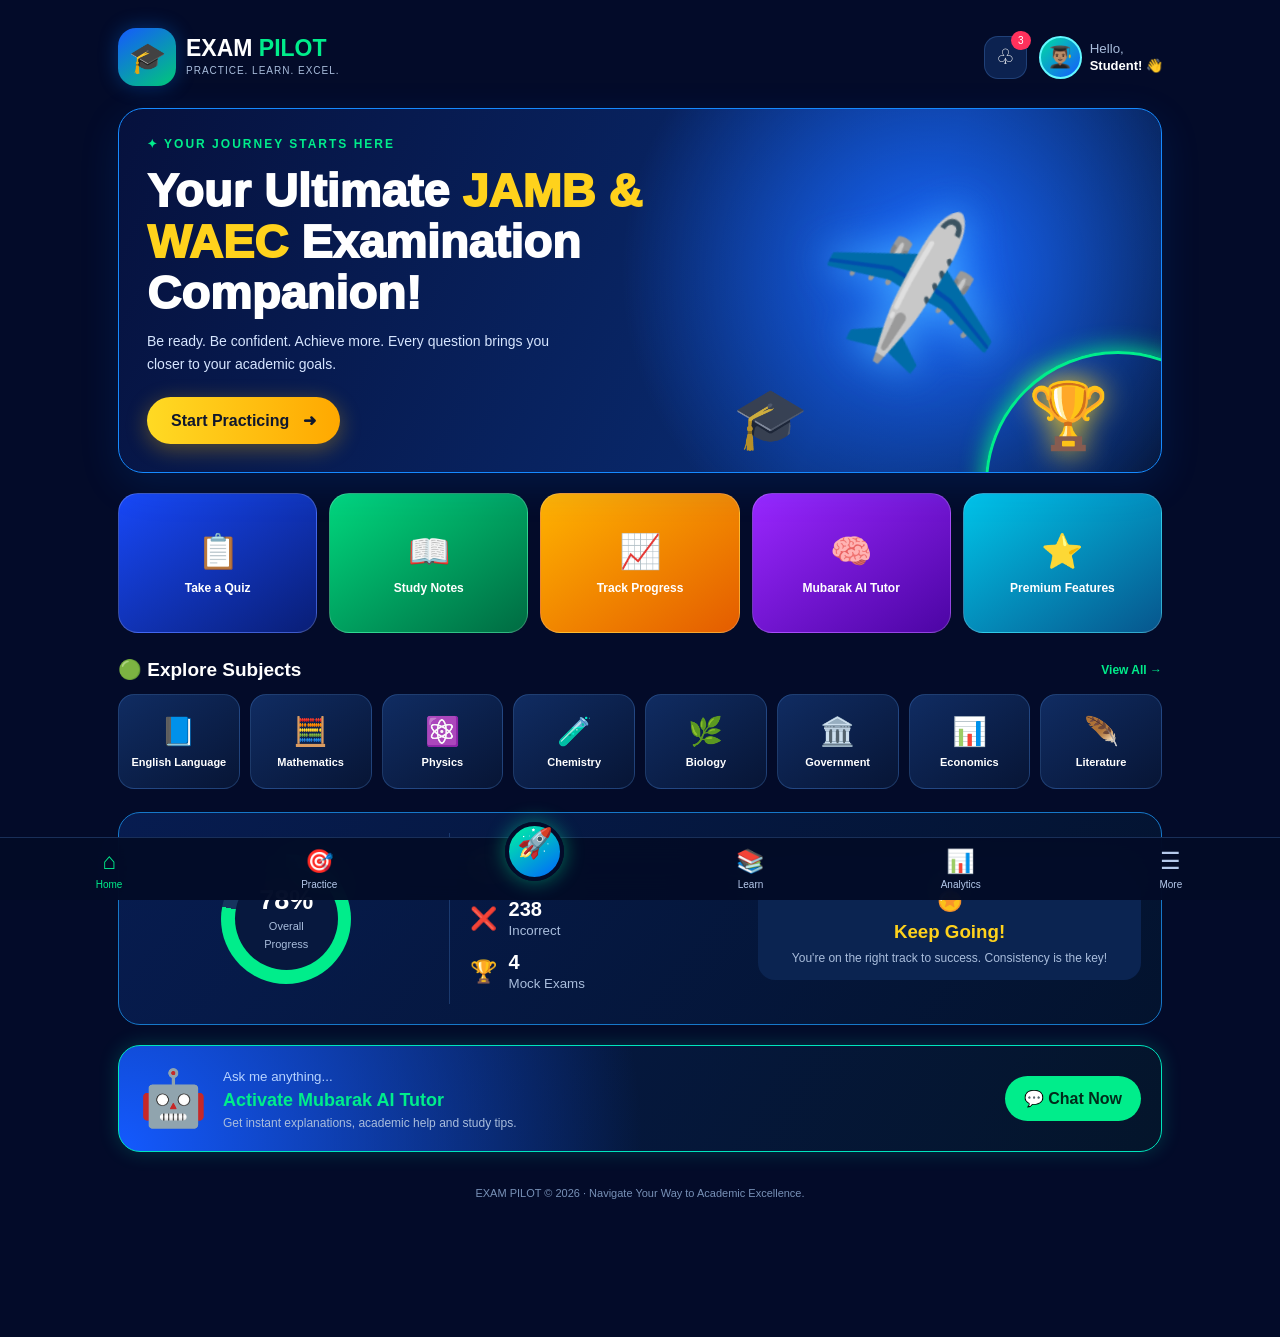
==== index.html @ 9f9f344e "Create index.html" ====
<!DOCTYPE html>
<html lang="en">
<head>
<meta charset="UTF-8">
<meta name="viewport" content="width=device-width, initial-scale=1.0">
<meta name="theme-color" content="#030b29">
<title>Exam Pilot | Practice. Learn. Excel.</title>

<style>
:root {
  --bg: #030b29;
  --panel: #08183d;
  --panel2: #0c2250;
  --green: #00ed8b;
  --blue: #1265ff;
  --gold: #ffd21c;
  --white: #ffffff;
  --muted: #a9bddc;
  --border: rgba(100,170,255,.23);
}

* {
  margin: 0;
  padding: 0;
  box-sizing: border-box;
}

body {
  background: var(--bg);
  color: var(--white);
  font-family: Inter, "Segoe UI", Arial, sans-serif;
  min-height: 100vh;
  padding-bottom: 100px;
}

button {
  font: inherit;
  cursor: pointer;
  border: none;
}

button:focus-visible {
  outline: 2px solid var(--gold);
  outline-offset: 3px;
}

.app {
  max-width: 1100px;
  margin: auto;
  padding: 18px;
}

/* HEADER */

.header {
  display: flex;
  align-items: center;
  justify-content: space-between;
  gap: 12px;
  margin-bottom: 22px;
}

.brand {
  display: flex;
  align-items: center;
  gap: 10px;
}

.logo {
  width: 58px;
  height: 58px;
  border-radius: 18px;
  background: linear-gradient(145deg,#1559ff,#00c978);
  display: grid;
  place-items: center;
  font-size: 30px;
  box-shadow: 0 0 20px #087aff55;
}

.brand h1 {
  font-size: 23px;
  font-weight: 900;
  line-height: 1;
}

.brand h1 span {
  color: var(--green);
}

.brand small {
  color: var(--muted);
  font-size: 10px;
  letter-spacing: 1px;
}

.header-right {
  display: flex;
  align-items: center;
  gap: 12px;
}

.notification {
  position: relative;
  background: var(--panel2);
  border: 1px solid var(--border);
  color: white;
  width: 43px;
  height: 43px;
  border-radius: 14px;
  font-size: 21px;
}

.notification::after {
  content: "3";
  position: absolute;
  top: -6px;
  right: -5px;
  background: #ff315c;
  font-size: 10px;
  border-radius: 50%;
  padding: 4px 7px;
}

.profile {
  display: flex;
  align-items: center;
  gap: 8px;
}

.avatar {
  width: 43px;
  height: 43px;
  border-radius: 50%;
  display: grid;
  place-items: center;
  background: linear-gradient(135deg,#00dca2,#1559ff);
  border: 2px solid #62f8ff;
  font-size: 21px;
}

.profile small {
  display: block;
  color: var(--muted);
}

.profile strong {
  font-size: 13px;
}

/* HERO */

.hero {
  position: relative;
  min-height: 320px;
  border: 1px solid #168aff;
  border-radius: 25px;
  overflow: hidden;
  padding: 28px;
  background:
    radial-gradient(circle at 78% 45%,#1768ff 0%,transparent 37%),
    linear-gradient(115deg,#06113d,#092b70 70%,#051638);
  box-shadow: 0 12px 40px #006eff22;
  display: flex;
  align-items: center;
  margin-bottom: 20px;
}

.hero::after {
  content: "";
  position: absolute;
  width: 260px;
  height: 260px;
  right: -90px;
  bottom: -145px;
  border: 3px solid var(--green);
  border-radius: 50%;
  box-shadow: 0 0 25px var(--green);
}

.hero-content {
  position: relative;
  z-index: 2;
  max-width: 550px;
}

.hero-label {
  color: var(--green);
  font-weight: 800;
  font-size: 12px;
  letter-spacing: 2px;
  margin-bottom: 15px;
}

.hero h2 {
  font-size: clamp(29px,5vw,47px);
  line-height: 1.08;
  font-weight: 950;
  margin-bottom: 12px;
}

.hero h2 span {
  color: var(--gold);
}

.hero p {
  color: #d6e5ff;
  font-size: 14px;
  line-height: 1.6;
  max-width: 420px;
}

.hero-art {
  position: absolute;
  right: 5%;
  top: 10%;
  height: 85%;
  width: 38%;
  display: grid;
  place-items: center;
}

.aircraft {
  font-size: clamp(65px,12vw,130px);
  transform: rotate(-15deg);
  filter: drop-shadow(0 0 20px #42aaff);
  animation: fly 4s ease-in-out infinite;
}

@keyframes fly {
  0%,100% {transform: translateY(0) rotate(-15deg)}
  50% {transform: translateY(-13px) rotate(-10deg)}
}

.trophy {
  position: absolute;
  right: 0;
  bottom: 0;
  font-size: 65px;
  filter: drop-shadow(0 0 15px #ffd21c);
}

.hero-student {
  position: absolute;
  bottom: 0;
  left: 5%;
  font-size: 60px;
  opacity: .8;
}

.primary-btn {
  margin-top: 22px;
  background: linear-gradient(90deg,#ffda24,#ffa800);
  color: #10172d;
  padding: 14px 24px;
  border-radius: 30px;
  font-weight: 900;
  box-shadow: 0 5px 22px #ffbc0055;
  transition: .2s;
}

.primary-btn:hover {
  transform: translateY(-3px);
}

/* QUICK ACCESS */

.quick-grid {
  display: grid;
  grid-template-columns: repeat(5,minmax(0,1fr));
  gap: 12px;
  margin-bottom: 25px;
}

.quick-card {
  min-height: 120px;
  border-radius: 20px;
  border: 1px solid #ffffff30;
  color: white;
  padding: 16px 8px;
  display: flex;
  flex-direction: column;
  align-items: center;
  justify-content: center;
  gap: 10px;
  transition: .25s;
  background: linear-gradient(145deg,#1848f7,#091e76);
}

.quick-card:nth-child(2) {
  background: linear-gradient(145deg,#00d77d,#006b42);
}

.quick-card:nth-child(3) {
  background: linear-gradient(145deg,#ffb300,#e45c00);
}

.quick-card:nth-child(4) {
  background: linear-gradient(145deg,#9a27ff,#4c05a4);
}

.quick-card:nth-child(5) {
  background: linear-gradient(145deg,#00c5e9,#07568d);
}

.quick-card:hover {
  transform: translateY(-5px);
  filter: brightness(1.15);
}

.quick-icon {
  font-size: 34px;
}

.quick-card strong {
  font-size: 12px;
  text-align: center;
}

/* SECTION HEADERS */

.section {
  margin-bottom: 23px;
}

.section-heading {
  display: flex;
  align-items: center;
  justify-content: space-between;
  margin-bottom: 13px;
}

.section-heading h3 {
  font-size: 19px;
}

.section-heading button {
  background: none;
  color: var(--green);
  font-size: 12px;
  font-weight: bold;
}

/* SUBJECTS */

.subjects {
  display: grid;
  grid-template-columns: repeat(4,minmax(0,1fr));
  gap: 10px;
}

.subject {
  border: 1px solid var(--border);
  background: linear-gradient(145deg,#102c62,#071535);
  border-radius: 16px;
  color: white;
  min-height: 95px;
  padding: 12px 5px;
  display: flex;
  flex-direction: column;
  justify-content: center;
  align-items: center;
  gap: 8px;
  transition: .2s;
}

.subject:hover {
  border-color: var(--green);
  transform: translateY(-3px);
}

.subject span {
  font-size: 28px;
}

.subject strong {
  font-size: 11px;
  text-align: center;
}

/* PERFORMANCE */

.performance {
  background: linear-gradient(130deg,#071c50,#03132e);
  border: 1px solid #1678c9;
  border-radius: 22px;
  padding: 20px;
  margin-bottom: 20px;
  display: grid;
  grid-template-columns: 1fr 1fr 1.3fr;
  gap: 15px;
  align-items: center;
}

.progress-circle {
  width: 130px;
  height: 130px;
  border-radius: 50%;
  margin: auto;
  display: grid;
  place-items: center;
  background: conic-gradient(var(--green) 0% 78%,#16345e 78% 100%);
  position: relative;
}

.progress-circle::before {
  content: "";
  position: absolute;
  width: 103px;
  height: 103px;
  background: #07183e;
  border-radius: 50%;
}

.progress-text {
  z-index: 1;
  text-align: center;
}

.progress-text strong {
  display: block;
  font-size: 27px;
}

.progress-text small {
  font-size: 11px;
  color: var(--muted);
}

.stats {
  border-left: 1px solid var(--border);
  padding-left: 20px;
}

.stat {
  display: flex;
  align-items: center;
  gap: 12px;
  margin: 12px 0;
}

.stat-icon {
  font-size: 22px;
}

.stat strong {
  display: block;
  font-size: 20px;
}

.stat small {
  color: var(--muted);
}

.motivation {
  text-align: center;
  padding: 15px;
  background: #0b2451;
  border-radius: 17px;
}

.motivation span {
  font-size: 35px;
}

.motivation h3 {
  color: var(--gold);
  margin: 8px 0;
}

.motivation p {
  color: var(--muted);
  font-size: 12px;
}

/* AI TUTOR */

.ai-banner {
  border: 1px solid #00e5bd;
  background:
    radial-gradient(circle at 0% 100%,#145aff 0%,transparent 50%),
    linear-gradient(120deg,#061a4c,#04152b);
  box-shadow: 0 0 20px #00e6c033;
  border-radius: 22px;
  padding: 20px;
  display: flex;
  align-items: center;
  justify-content: space-between;
  gap: 15px;
  margin-bottom: 25px;
}

.robot {
  font-size: 55px;
}

.ai-text {
  flex: 1;
}

.ai-text small {
  color: #b7d3ff;
}

.ai-text h3 {
  color: var(--green);
  font-size: 18px;
  margin: 5px 0;
}

.ai-text p {
  color: var(--muted);
  font-size: 12px;
}

.chat-btn {
  background: var(--green);
  color: #002b1a;
  font-weight: 900;
  border-radius: 25px;
  padding: 13px 19px;
}

/* BOTTOM NAV */

.bottom-nav {
  position: fixed;
  z-index: 10;
  bottom: 0;
  left: 0;
  width: 100%;
  background: rgba(3,12,39,.96);
  backdrop-filter: blur(18px);
  border-top: 1px solid var(--border);
  display: flex;
  justify-content: space-around;
  align-items: center;
  padding: 10px 4px max(10px,env(safe-area-inset-bottom));
}

.nav-item {
  color: #b5c9eb;
  background: none;
  display: flex;
  flex-direction: column;
  align-items: center;
  gap: 4px;
  font-size: 10px;
  min-width: 48px;
}

.nav-item span {
  font-size: 23px;
}

.nav-item.active {
  color: var(--green);
}

.rocket-nav {
  width: 59px;
  height: 59px;
  border-radius: 50%;
  background: linear-gradient(145deg,#00f5a0,#0065ff);
  font-size: 29px;
  margin-top: -35px;
  border: 4px solid var(--bg);
  box-shadow: 0 0 20px #00e99b77;
}

/* TOAST */

.toast {
  position: fixed;
  z-index: 30;
  bottom: 95px;
  left: 50%;
  transform: translate(-50%,20px);
  background: #102b52;
  border: 1px solid var(--green);
  padding: 13px 20px;
  border-radius: 12px;
  opacity: 0;
  pointer-events: none;
  transition: .3s;
  font-size: 13px;
  text-align: center;
  width: max-content;
  max-width: 90%;
}

.toast.show {
  opacity: 1;
  transform: translate(-50%,0);
}

/* RESPONSIVENESS */

@media(min-width:800px) {
  .app {padding: 28px}
  .subjects {grid-template-columns: repeat(8,minmax(0,1fr))}
  .hero {min-height: 360px}
  .quick-card {min-height: 140px}
}

@media(max-width:520px) {
  .app {padding: 12px}
  .brand h1 {font-size: 19px}
  .brand small {font-size: 9px}
  .logo {width: 48px;height: 48px}
  .profile small {display: none}
  .profile strong {font-size: 11px}
  .hero {padding: 22px 17px;min-height: 280px}
  .hero-content {max-width: 75%}
  .hero p {font-size: 12px}
  .hero-art {right: -3%;width: 35%;opacity: .7}
  .aircraft {font-size: 65px}
  .trophy {font-size: 45px}
  .hero-student {font-size: 42px}
  .quick-grid {grid-template-columns: repeat(5,minmax(0,1fr));gap: 6px}
  .quick-card {min-height: 100px;padding: 8px 3px;border-radius: 14px}
  .quick-icon {font-size: 25px}
  .quick-card strong {font-size: 9px}
  .subjects {grid-template-columns: repeat(4,minmax(0,1fr));gap: 7px}
  .subject {min-height: 85px}
  .subject span {font-size: 23px}
  .subject strong {font-size: 9px}
  .performance {grid-template-columns: 1fr 1fr;padding: 13px}
  .progress-circle {width: 110px;height: 110px}
  .progress-circle::before {width: 88px;height: 88px}
  .stats {padding-left: 12px}
  .motivation {grid-column: 1/-1}
  .ai-banner {padding: 13px;gap: 8px}
  .robot {font-size: 38px}
  .ai-text h3 {font-size: 14px}
  .ai-text p {font-size: 10px}
  .chat-btn {padding: 10px;font-size: 11px}
}

@media(max-width:350px) {
  .quick-card strong {font-size: 8px}
  .profile {display:none}
  .hero-content {max-width: 85%}
}
</style>
</head>

<body>

<div class="app">

  <!-- HEADER -->
  <header class="header">
    <div class="brand">
      <div class="logo">🎓</div>
      <div>
        <h1>EXAM <span>PILOT</span></h1>
        <small>PRACTICE. LEARN. EXCEL.</small>
      </div>
    </div>

    <div class="header-right">
      <button class="notification" onclick="notify('You have 3 notifications')">♧</button>
      <div class="profile">
        <div class="avatar">👨🏽‍🎓</div>
        <div>
          <small>Hello,</small>
          <strong>Student! 👋</strong>
        </div>
      </div>
    </div>
  </header>

  <!-- HERO -->
  <section class="hero">
    <div class="hero-content">
      <div class="hero-label">✦ YOUR JOURNEY STARTS HERE</div>
      <h2>Your Ultimate <span>JAMB & WAEC</span> Examination Companion!</h2>
      <p>Be ready. Be confident. Achieve more. Every question brings you closer to your academic goals.</p>
      <button class="primary-btn" onclick="go('practice')">
        Start Practicing &nbsp; ➜
      </button>
    </div>

    <div class="hero-art">
      <div class="aircraft">✈️</div>
      <div class="trophy">🏆</div>
      <div class="hero-student">🎓</div>
    </div>
  </section>

  <!-- QUICK ACCESS -->
  <section class="quick-grid">
    <button class="quick-card" onclick="go('practice')">
      <span class="quick-icon">📋</span>
      <strong>Take a Quiz</strong>
    </button>

    <button class="quick-card" onclick="go('notes')">
      <span class="quick-icon">📖</span>
      <strong>Study Notes</strong>
    </button>

    <button class="quick-card" onclick="go('analytics')">
      <span class="quick-icon">📈</span>
      <strong>Track Progress</strong>
    </button>

    <button class="quick-card" onclick="go('tutor')">
      <span class="quick-icon">🧠</span>
      <strong>Mubarak AI Tutor</strong>
    </button>

    <button class="quick-card" onclick="go('premium')">
      <span class="quick-icon">⭐</span>
      <strong>Premium Features</strong>
    </button>
  </section>

  <!-- SUBJECTS -->
  <section class="section">
    <div class="section-heading">
      <h3>🟢 Explore Subjects</h3>
      <button onclick="go('subjects')">View All →</button>
    </div>

    <div class="subjects">
      <button class="subject" onclick="subject('English Language')">
        <span>📘</span>
        <strong>English Language</strong>
      </button>

      <button class="subject" onclick="subject('Mathematics')">
        <span>🧮</span>
        <strong>Mathematics</strong>
      </button>

      <button class="subject" onclick="subject('Physics')">
        <span>⚛️</span>
        <strong>Physics</strong>
      </button>

      <button class="subject" onclick="subject('Chemistry')">
        <span>🧪</span>
        <strong>Chemistry</strong>
      </button>

      <button class="subject" onclick="subject('Biology')">
        <span>🌿</span>
        <strong>Biology</strong>
      </button>

      <button class="subject" onclick="subject('Government')">
        <span>🏛️</span>
        <strong>Government</strong>
      </button>

      <button class="subject" onclick="subject('Economics')">
        <span>📊</span>
        <strong>Economics</strong>
      </button>

      <button class="subject" onclick="subject('Literature in English')">
        <span>🪶</span>
        <strong>Literature</strong>
      </button>
    </div>
  </section>

  <!-- PERFORMANCE -->
  <section class="performance" id="performance">
    <div class="progress-circle">
      <div class="progress-text">
        <strong id="progressValue">78%</strong>
        <small>Overall<br>Progress</small>
      </div>
    </div>

    <div class="stats">
      <div class="stat">
        <span class="stat-icon">🟢</span>
        <div>
          <strong id="correct">850</strong>
          <small>Correct</small>
        </div>
      </div>

      <div class="stat">
        <span class="stat-icon">❌</span>
        <div>
          <strong id="incorrect">238</strong>
          <small>Incorrect</small>
        </div>
      </div>

      <div class="stat">
        <span class="stat-icon">🏆</span>
        <div>
          <strong id="mock">4</strong>
          <small>Mock Exams</small>
        </div>
      </div>
    </div>

    <div class="motivation">
      <span>🏅</span>
      <h3>Keep Going!</h3>
      <p>You're on the right track to success. Consistency is the key!</p>
    </div>
  </section>

  <!-- AI TUTOR -->
  <section class="ai-banner">
    <div class="robot">🤖</div>

    <div class="ai-text">
      <small>Ask me anything...</small>
      <h3>Activate Mubarak AI Tutor</h3>
      <p>Get instant explanations, academic help and study tips.</p>
    </div>

    <button class="chat-btn" onclick="go('tutor')">
      💬 Chat Now
    </button>
  </section>

  <div style="text-align:center;color:#7891b7;font-size:11px;padding:10px">
    EXAM PILOT © 2026 · Navigate Your Way to Academic Excellence.
  </div>

</div>

<!-- BOTTOM NAVIGATION -->
<nav class="bottom-nav">

  <button class="nav-item active" onclick="go('home')">
    <span>⌂</span>Home
  </button>

  <button class="nav-item" onclick="go('practice')">
    <span>🎯</span>Practice
  </button>

  <button class="nav-item rocket-nav" onclick="go('practice')" aria-label="Start practice">
    🚀
  </button>

  <button class="nav-item" onclick="go('notes')">
    <span>📚</span>Learn
  </button>

  <button class="nav-item" onclick="go('analytics')">
    <span>📊</span>Analytics
  </button>

  <button class="nav-item" onclick="go('more')">
    <span>☰</span>More
  </button>

</nav>

<div class="toast" id="toast"></div>

<script>
/* NOTIFICATION */

let toastTimer;

function notify(message) {
  const toast = document.getElementById("toast");
  toast.textContent = message;
  toast.classList.add("show");

  clearTimeout(toastTimer);
  toastTimer = setTimeout(() => {
    toast.classList.remove("show");
  }, 2500);
}

/* NAVIGATION */

function go(page) {
  const pages = {
    home: "Home",
    practice: "Practice Centre",
    notes: "Study Notes",
    analytics: "Performance Analytics",
    tutor: "Mubarak AI Tutor",
    premium: "Premium Features",
    subjects: "All Subjects",
    more: "More Features"
  };

  if (page === "home") {
    window.scrollTo({top: 0, behavior: "smooth"});
    return;
  }

  notify(pages[page] + " selected");

  // Connect these destinations to your actual app pages.
  // Example:
  // window.location.href = "government.html";
}

/* SUBJECT SELECTION */

function subject(name) {
  notify(name + " selected. Choose your practice mode.");
  // Connect to your question database here.
}

/* SAMPLE PERFORMANCE DATA
   Replace these sample values with actual user data.
*/

function updatePerformance(data) {
  document.getElementById("progressValue").textContent =
    data.progress + "%";

  document.getElementById("correct").textContent =
    data.correct;

  document.getElementById("incorrect").textContent =
    data.incorrect;

  document.getElementById("mock").textContent =
    data.mock;

  document.querySelector(".progress-circle").style.background =
    `conic-gradient(var(--green) 0% ${data.progress}%, #16345e ${data.progress}% 100%)`;
}

// Example:
// updatePerformance({
//   progress: 85,
//   correct: 920,
//   incorrect: 160,
//   mock: 8
// });

</script>

</body>
</html>
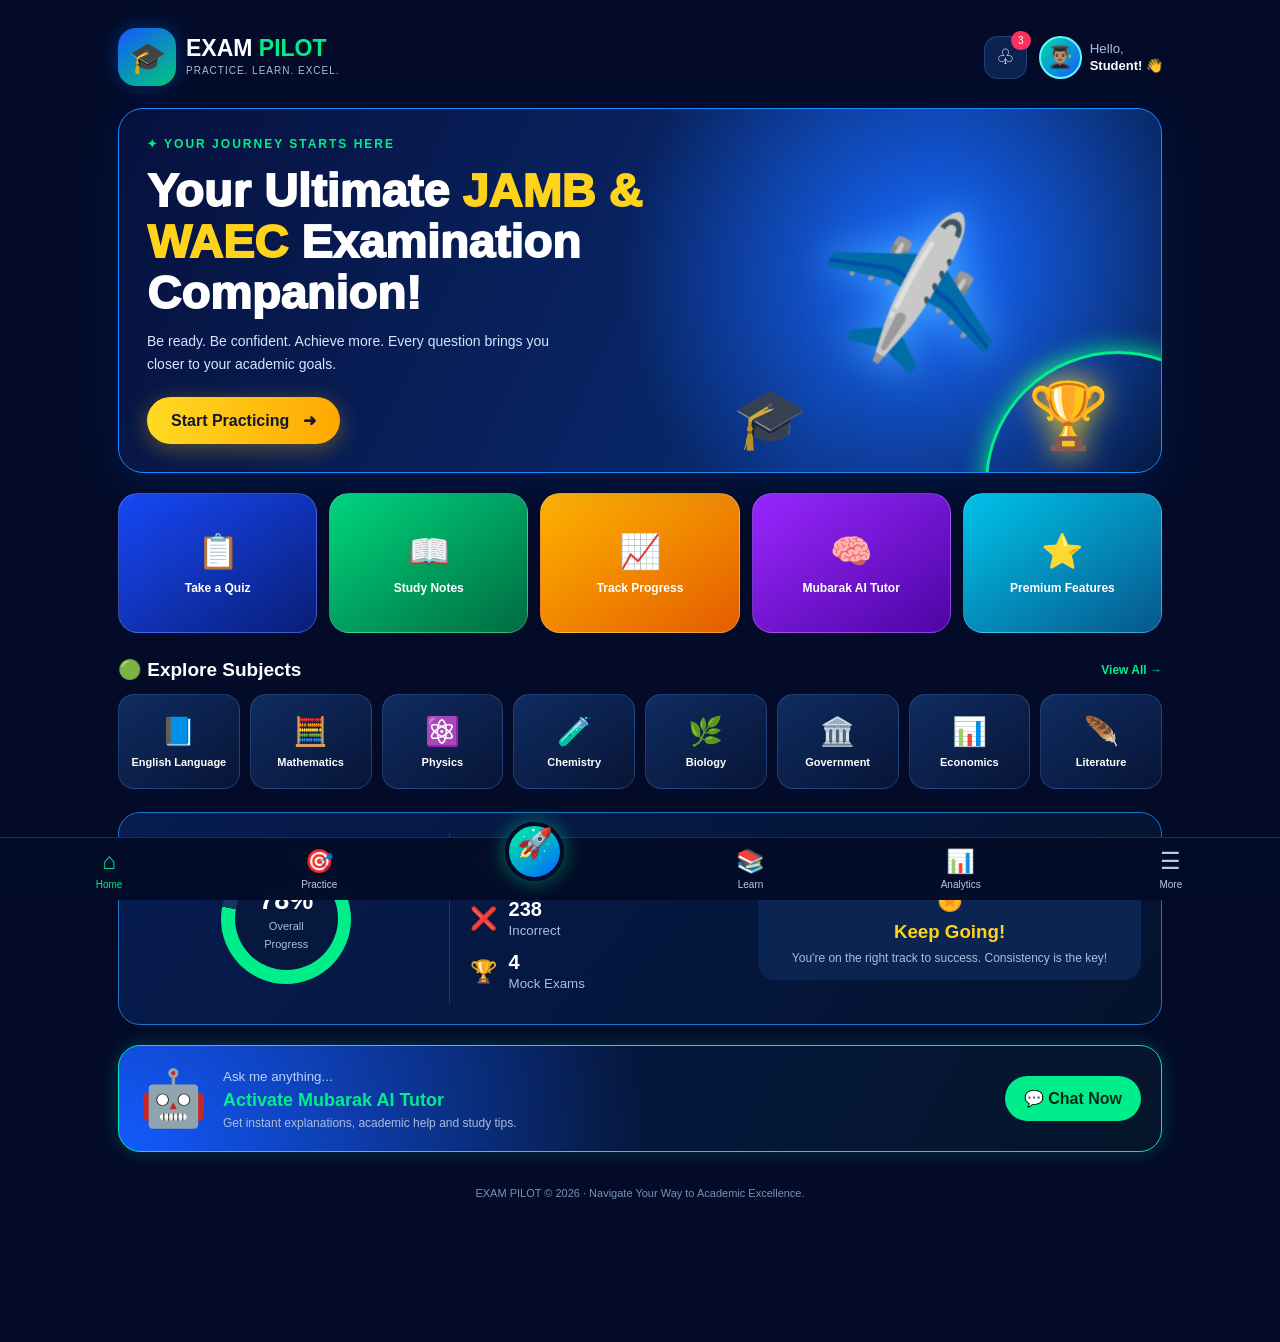
==== commit 9d994bb0: "Refactor styles and improve HTML structure Updated styles for consistency and improved readability. " ====
--- a/index.html
+++ b/index.html
@@ -5,642 +5,693 @@
 <meta charset="UTF-8">
 <meta name="viewport" content="width=device-width, initial-scale=1.0">
 <meta name="theme-color" content="#030b29">
+<meta name="description" content="Exam Pilot - Your ultimate JAMB, WAEC and NECO examination companion.">
 <title>Exam Pilot | Practice. Learn. Excel.</title>
 
 <style>
 :root {
-  --bg: #030b29;
-  --panel: #08183d;
-  --panel2: #0c2250;
-  --green: #00ed8b;
-  --blue: #1265ff;
-  --gold: #ffd21c;
-  --white: #ffffff;
-  --muted: #a9bddc;
-  --border: rgba(100,170,255,.23);
+  --bg:#030b29;
+  --panel:#08183d;
+  --panel2:#0c2250;
+  --green:#00ed8b;
+  --blue:#1265ff;
+  --gold:#ffd21c;
+  --white:#fff;
+  --muted:#a9bddc;
+  --border:rgba(100,170,255,.23);
 }
 
 * {
-  margin: 0;
-  padding: 0;
-  box-sizing: border-box;
+  margin:0;
+  padding:0;
+  box-sizing:border-box;
 }
 
 body {
-  background: var(--bg);
-  color: var(--white);
-  font-family: Inter, "Segoe UI", Arial, sans-serif;
-  min-height: 100vh;
-  padding-bottom: 100px;
+  background:var(--bg);
+  color:var(--white);
+  font-family:Inter,"Segoe UI",Arial,sans-serif;
+  min-height:100vh;
+  padding-bottom:105px;
 }
 
 button {
-  font: inherit;
-  cursor: pointer;
-  border: none;
+  font:inherit;
+  cursor:pointer;
+  border:none;
 }
 
 button:focus-visible {
-  outline: 2px solid var(--gold);
-  outline-offset: 3px;
+  outline:2px solid var(--gold);
+  outline-offset:3px;
 }
 
 .app {
-  max-width: 1100px;
-  margin: auto;
-  padding: 18px;
+  max-width:1100px;
+  margin:auto;
+  padding:18px;
 }
 
 /* HEADER */
 
 .header {
-  display: flex;
-  align-items: center;
-  justify-content: space-between;
-  gap: 12px;
-  margin-bottom: 22px;
+  display:flex;
+  align-items:center;
+  justify-content:space-between;
+  gap:12px;
+  margin-bottom:22px;
 }
 
 .brand {
-  display: flex;
-  align-items: center;
-  gap: 10px;
+  display:flex;
+  align-items:center;
+  gap:10px;
+  cursor:pointer;
 }
 
 .logo {
-  width: 58px;
-  height: 58px;
-  border-radius: 18px;
-  background: linear-gradient(145deg,#1559ff,#00c978);
-  display: grid;
-  place-items: center;
-  font-size: 30px;
-  box-shadow: 0 0 20px #087aff55;
+  width:58px;
+  height:58px;
+  border-radius:18px;
+  background:linear-gradient(145deg,#1559ff,#00c978);
+  display:grid;
+  place-items:center;
+  font-size:30px;
+  box-shadow:0 0 20px #087aff55;
 }
 
 .brand h1 {
-  font-size: 23px;
-  font-weight: 900;
-  line-height: 1;
+  font-size:23px;
+  font-weight:900;
+  line-height:1;
 }
 
 .brand h1 span {
-  color: var(--green);
+  color:var(--green);
 }
 
 .brand small {
-  color: var(--muted);
-  font-size: 10px;
-  letter-spacing: 1px;
+  color:var(--muted);
+  font-size:10px;
+  letter-spacing:1px;
 }
 
 .header-right {
-  display: flex;
-  align-items: center;
-  gap: 12px;
+  display:flex;
+  align-items:center;
+  gap:12px;
 }
 
 .notification {
-  position: relative;
-  background: var(--panel2);
-  border: 1px solid var(--border);
-  color: white;
-  width: 43px;
-  height: 43px;
-  border-radius: 14px;
-  font-size: 21px;
+  position:relative;
+  background:var(--panel2);
+  border:1px solid var(--border);
+  color:white;
+  width:43px;
+  height:43px;
+  border-radius:14px;
+  font-size:21px;
 }
 
 .notification::after {
-  content: "3";
-  position: absolute;
-  top: -6px;
-  right: -5px;
-  background: #ff315c;
-  font-size: 10px;
-  border-radius: 50%;
-  padding: 4px 7px;
+  content:"3";
+  position:absolute;
+  top:-6px;
+  right:-5px;
+  background:#ff315c;
+  font-size:10px;
+  border-radius:50%;
+  padding:4px 7px;
 }
 
 .profile {
-  display: flex;
-  align-items: center;
-  gap: 8px;
+  display:flex;
+  align-items:center;
+  gap:8px;
+  cursor:pointer;
+  background:none;
+  color:white;
+  text-align:left;
 }
 
 .avatar {
-  width: 43px;
-  height: 43px;
-  border-radius: 50%;
-  display: grid;
-  place-items: center;
-  background: linear-gradient(135deg,#00dca2,#1559ff);
-  border: 2px solid #62f8ff;
-  font-size: 21px;
+  width:43px;
+  height:43px;
+  border-radius:50%;
+  display:grid;
+  place-items:center;
+  background:linear-gradient(135deg,#00dca2,#1559ff);
+  border:2px solid #62f8ff;
+  font-size:21px;
 }
 
 .profile small {
-  display: block;
-  color: var(--muted);
+  display:block;
+  color:var(--muted);
 }
 
 .profile strong {
-  font-size: 13px;
+  font-size:13px;
 }
 
 /* HERO */
 
 .hero {
-  position: relative;
-  min-height: 320px;
-  border: 1px solid #168aff;
-  border-radius: 25px;
-  overflow: hidden;
-  padding: 28px;
+  position:relative;
+  min-height:320px;
+  border:1px solid #168aff;
+  border-radius:25px;
+  overflow:hidden;
+  padding:28px;
   background:
     radial-gradient(circle at 78% 45%,#1768ff 0%,transparent 37%),
     linear-gradient(115deg,#06113d,#092b70 70%,#051638);
-  box-shadow: 0 12px 40px #006eff22;
-  display: flex;
-  align-items: center;
-  margin-bottom: 20px;
+  box-shadow:0 12px 40px #006eff22;
+  display:flex;
+  align-items:center;
+  margin-bottom:20px;
 }
 
 .hero::after {
-  content: "";
-  position: absolute;
-  width: 260px;
-  height: 260px;
-  right: -90px;
-  bottom: -145px;
-  border: 3px solid var(--green);
-  border-radius: 50%;
-  box-shadow: 0 0 25px var(--green);
+  content:"";
+  position:absolute;
+  width:260px;
+  height:260px;
+  right:-90px;
+  bottom:-145px;
+  border:3px solid var(--green);
+  border-radius:50%;
+  box-shadow:0 0 25px var(--green);
+  pointer-events:none;
 }
 
 .hero-content {
-  position: relative;
-  z-index: 2;
-  max-width: 550px;
+  position:relative;
+  z-index:2;
+  max-width:550px;
 }
 
 .hero-label {
-  color: var(--green);
-  font-weight: 800;
-  font-size: 12px;
-  letter-spacing: 2px;
-  margin-bottom: 15px;
+  color:var(--green);
+  font-weight:800;
+  font-size:12px;
+  letter-spacing:2px;
+  margin-bottom:15px;
 }
 
 .hero h2 {
-  font-size: clamp(29px,5vw,47px);
-  line-height: 1.08;
-  font-weight: 950;
-  margin-bottom: 12px;
+  font-size:clamp(29px,5vw,47px);
+  line-height:1.08;
+  font-weight:950;
+  margin-bottom:12px;
 }
 
 .hero h2 span {
-  color: var(--gold);
+  color:var(--gold);
 }
 
 .hero p {
-  color: #d6e5ff;
-  font-size: 14px;
-  line-height: 1.6;
-  max-width: 420px;
+  color:#d6e5ff;
+  font-size:14px;
+  line-height:1.6;
+  max-width:420px;
 }
 
 .hero-art {
-  position: absolute;
-  right: 5%;
-  top: 10%;
-  height: 85%;
-  width: 38%;
-  display: grid;
-  place-items: center;
+  position:absolute;
+  right:5%;
+  top:10%;
+  height:85%;
+  width:38%;
+  display:grid;
+  place-items:center;
+  pointer-events:none;
 }
 
 .aircraft {
-  font-size: clamp(65px,12vw,130px);
-  transform: rotate(-15deg);
-  filter: drop-shadow(0 0 20px #42aaff);
-  animation: fly 4s ease-in-out infinite;
+  font-size:clamp(65px,12vw,130px);
+  transform:rotate(-15deg);
+  filter:drop-shadow(0 0 20px #42aaff);
+  animation:fly 4s ease-in-out infinite;
 }
 
 @keyframes fly {
-  0%,100% {transform: translateY(0) rotate(-15deg)}
-  50% {transform: translateY(-13px) rotate(-10deg)}
+  0%,100% {transform:translateY(0) rotate(-15deg)}
+  50% {transform:translateY(-13px) rotate(-10deg)}
 }
 
 .trophy {
-  position: absolute;
-  right: 0;
-  bottom: 0;
-  font-size: 65px;
-  filter: drop-shadow(0 0 15px #ffd21c);
+  position:absolute;
+  right:0;
+  bottom:0;
+  font-size:65px;
+  filter:drop-shadow(0 0 15px #ffd21c);
 }
 
 .hero-student {
-  position: absolute;
-  bottom: 0;
-  left: 5%;
-  font-size: 60px;
-  opacity: .8;
+  position:absolute;
+  bottom:0;
+  left:5%;
+  font-size:60px;
+  opacity:.8;
 }
 
 .primary-btn {
-  margin-top: 22px;
-  background: linear-gradient(90deg,#ffda24,#ffa800);
-  color: #10172d;
-  padding: 14px 24px;
-  border-radius: 30px;
-  font-weight: 900;
-  box-shadow: 0 5px 22px #ffbc0055;
-  transition: .2s;
+  margin-top:22px;
+  background:linear-gradient(90deg,#ffda24,#ffa800);
+  color:#10172d;
+  padding:14px 24px;
+  border-radius:30px;
+  font-weight:900;
+  box-shadow:0 5px 22px #ffbc0055;
+  transition:.2s;
 }
 
 .primary-btn:hover {
-  transform: translateY(-3px);
+  transform:translateY(-3px);
 }
 
 /* QUICK ACCESS */
 
 .quick-grid {
-  display: grid;
-  grid-template-columns: repeat(5,minmax(0,1fr));
-  gap: 12px;
-  margin-bottom: 25px;
+  display:grid;
+  grid-template-columns:repeat(5,minmax(0,1fr));
+  gap:12px;
+  margin-bottom:25px;
 }
 
 .quick-card {
-  min-height: 120px;
-  border-radius: 20px;
-  border: 1px solid #ffffff30;
-  color: white;
-  padding: 16px 8px;
-  display: flex;
-  flex-direction: column;
-  align-items: center;
-  justify-content: center;
-  gap: 10px;
-  transition: .25s;
-  background: linear-gradient(145deg,#1848f7,#091e76);
+  min-height:120px;
+  border-radius:20px;
+  border:1px solid #ffffff30;
+  color:white;
+  padding:16px 8px;
+  display:flex;
+  flex-direction:column;
+  align-items:center;
+  justify-content:center;
+  gap:10px;
+  transition:.25s;
+  background:linear-gradient(145deg,#1848f7,#091e76);
 }
 
 .quick-card:nth-child(2) {
-  background: linear-gradient(145deg,#00d77d,#006b42);
+  background:linear-gradient(145deg,#00d77d,#006b42);
 }
 
 .quick-card:nth-child(3) {
-  background: linear-gradient(145deg,#ffb300,#e45c00);
+  background:linear-gradient(145deg,#ffb300,#e45c00);
 }
 
 .quick-card:nth-child(4) {
-  background: linear-gradient(145deg,#9a27ff,#4c05a4);
+  background:linear-gradient(145deg,#9a27ff,#4c05a4);
 }
 
 .quick-card:nth-child(5) {
-  background: linear-gradient(145deg,#00c5e9,#07568d);
+  background:linear-gradient(145deg,#00c5e9,#07568d);
 }
 
 .quick-card:hover {
-  transform: translateY(-5px);
-  filter: brightness(1.15);
+  transform:translateY(-5px);
+  filter:brightness(1.15);
 }
 
 .quick-icon {
-  font-size: 34px;
+  font-size:34px;
 }
 
 .quick-card strong {
-  font-size: 12px;
-  text-align: center;
-}
-
-/* SECTION HEADERS */
+  font-size:12px;
+  text-align:center;
+}
+
+/* SECTION HEADINGS */
 
 .section {
-  margin-bottom: 23px;
+  margin-bottom:23px;
 }
 
 .section-heading {
-  display: flex;
-  align-items: center;
-  justify-content: space-between;
-  margin-bottom: 13px;
+  display:flex;
+  align-items:center;
+  justify-content:space-between;
+  margin-bottom:13px;
 }
 
 .section-heading h3 {
-  font-size: 19px;
+  font-size:19px;
 }
 
 .section-heading button {
-  background: none;
-  color: var(--green);
-  font-size: 12px;
-  font-weight: bold;
+  background:none;
+  color:var(--green);
+  font-size:12px;
+  font-weight:bold;
 }
 
 /* SUBJECTS */
 
 .subjects {
-  display: grid;
-  grid-template-columns: repeat(4,minmax(0,1fr));
-  gap: 10px;
+  display:grid;
+  grid-template-columns:repeat(4,minmax(0,1fr));
+  gap:10px;
 }
 
 .subject {
-  border: 1px solid var(--border);
-  background: linear-gradient(145deg,#102c62,#071535);
-  border-radius: 16px;
-  color: white;
-  min-height: 95px;
-  padding: 12px 5px;
-  display: flex;
-  flex-direction: column;
-  justify-content: center;
-  align-items: center;
-  gap: 8px;
-  transition: .2s;
+  border:1px solid var(--border);
+  background:linear-gradient(145deg,#102c62,#071535);
+  border-radius:16px;
+  color:white;
+  min-height:95px;
+  padding:12px 5px;
+  display:flex;
+  flex-direction:column;
+  justify-content:center;
+  align-items:center;
+  gap:8px;
+  transition:.2s;
 }
 
 .subject:hover {
-  border-color: var(--green);
-  transform: translateY(-3px);
+  border-color:var(--green);
+  transform:translateY(-3px);
 }
 
 .subject span {
-  font-size: 28px;
+  font-size:28px;
 }
 
 .subject strong {
-  font-size: 11px;
-  text-align: center;
+  font-size:11px;
+  text-align:center;
 }
 
 /* PERFORMANCE */
 
 .performance {
-  background: linear-gradient(130deg,#071c50,#03132e);
-  border: 1px solid #1678c9;
-  border-radius: 22px;
-  padding: 20px;
-  margin-bottom: 20px;
-  display: grid;
-  grid-template-columns: 1fr 1fr 1.3fr;
-  gap: 15px;
-  align-items: center;
+  background:linear-gradient(130deg,#071c50,#03132e);
+  border:1px solid #1678c9;
+  border-radius:22px;
+  padding:20px;
+  margin-bottom:20px;
+  display:grid;
+  grid-template-columns:1fr 1fr 1.3fr;
+  gap:15px;
+  align-items:center;
 }
 
 .progress-circle {
-  width: 130px;
-  height: 130px;
-  border-radius: 50%;
-  margin: auto;
-  display: grid;
-  place-items: center;
-  background: conic-gradient(var(--green) 0% 78%,#16345e 78% 100%);
-  position: relative;
+  width:130px;
+  height:130px;
+  border-radius:50%;
+  margin:auto;
+  display:grid;
+  place-items:center;
+  background:conic-gradient(var(--green) 0% 78%,#16345e 78% 100%);
+  position:relative;
 }
 
 .progress-circle::before {
-  content: "";
-  position: absolute;
-  width: 103px;
-  height: 103px;
-  background: #07183e;
-  border-radius: 50%;
+  content:"";
+  position:absolute;
+  width:103px;
+  height:103px;
+  background:#07183e;
+  border-radius:50%;
 }
 
 .progress-text {
-  z-index: 1;
-  text-align: center;
+  z-index:1;
+  text-align:center;
 }
 
 .progress-text strong {
-  display: block;
-  font-size: 27px;
+  display:block;
+  font-size:27px;
 }
 
 .progress-text small {
-  font-size: 11px;
-  color: var(--muted);
+  font-size:11px;
+  color:var(--muted);
 }
 
 .stats {
-  border-left: 1px solid var(--border);
-  padding-left: 20px;
+  border-left:1px solid var(--border);
+  padding-left:20px;
 }
 
 .stat {
-  display: flex;
-  align-items: center;
-  gap: 12px;
-  margin: 12px 0;
+  display:flex;
+  align-items:center;
+  gap:12px;
+  margin:12px 0;
 }
 
 .stat-icon {
-  font-size: 22px;
+  font-size:22px;
 }
 
 .stat strong {
-  display: block;
-  font-size: 20px;
+  display:block;
+  font-size:20px;
 }
 
 .stat small {
-  color: var(--muted);
+  color:var(--muted);
 }
 
 .motivation {
-  text-align: center;
-  padding: 15px;
-  background: #0b2451;
-  border-radius: 17px;
+  text-align:center;
+  padding:15px;
+  background:#0b2451;
+  border-radius:17px;
 }
 
 .motivation span {
-  font-size: 35px;
+  font-size:35px;
 }
 
 .motivation h3 {
-  color: var(--gold);
-  margin: 8px 0;
+  color:var(--gold);
+  margin:8px 0;
 }
 
 .motivation p {
-  color: var(--muted);
-  font-size: 12px;
+  color:var(--muted);
+  font-size:12px;
 }
 
 /* AI TUTOR */
 
 .ai-banner {
-  border: 1px solid #00e5bd;
+  border:1px solid #00e5bd;
   background:
     radial-gradient(circle at 0% 100%,#145aff 0%,transparent 50%),
     linear-gradient(120deg,#061a4c,#04152b);
-  box-shadow: 0 0 20px #00e6c033;
-  border-radius: 22px;
-  padding: 20px;
-  display: flex;
-  align-items: center;
-  justify-content: space-between;
-  gap: 15px;
-  margin-bottom: 25px;
+  box-shadow:0 0 20px #00e6c033;
+  border-radius:22px;
+  padding:20px;
+  display:flex;
+  align-items:center;
+  justify-content:space-between;
+  gap:15px;
+  margin-bottom:25px;
 }
 
 .robot {
-  font-size: 55px;
+  font-size:55px;
 }
 
 .ai-text {
-  flex: 1;
+  flex:1;
 }
 
 .ai-text small {
-  color: #b7d3ff;
+  color:#b7d3ff;
 }
 
 .ai-text h3 {
-  color: var(--green);
-  font-size: 18px;
-  margin: 5px 0;
+  color:var(--green);
+  font-size:18px;
+  margin:5px 0;
 }
 
 .ai-text p {
-  color: var(--muted);
-  font-size: 12px;
+  color:var(--muted);
+  font-size:12px;
 }
 
 .chat-btn {
-  background: var(--green);
-  color: #002b1a;
-  font-weight: 900;
-  border-radius: 25px;
-  padding: 13px 19px;
-}
-
-/* BOTTOM NAV */
+  background:var(--green);
+  color:#002b1a;
+  font-weight:900;
+  border-radius:25px;
+  padding:13px 19px;
+}
+
+/* FOOTER */
+
+.footer {
+  text-align:center;
+  color:#7891b7;
+  font-size:11px;
+  padding:10px;
+}
+
+/* BOTTOM NAVIGATION */
 
 .bottom-nav {
-  position: fixed;
-  z-index: 10;
-  bottom: 0;
-  left: 0;
-  width: 100%;
-  background: rgba(3,12,39,.96);
-  backdrop-filter: blur(18px);
-  border-top: 1px solid var(--border);
-  display: flex;
-  justify-content: space-around;
-  align-items: center;
-  padding: 10px 4px max(10px,env(safe-area-inset-bottom));
+  position:fixed;
+  z-index:10;
+  bottom:0;
+  left:0;
+  width:100%;
+  background:rgba(3,12,39,.96);
+  backdrop-filter:blur(18px);
+  border-top:1px solid var(--border);
+  display:flex;
+  justify-content:space-around;
+  align-items:center;
+  padding:10px 4px max(10px,env(safe-area-inset-bottom));
 }
 
 .nav-item {
-  color: #b5c9eb;
-  background: none;
-  display: flex;
-  flex-direction: column;
-  align-items: center;
-  gap: 4px;
-  font-size: 10px;
-  min-width: 48px;
+  color:#b5c9eb;
+  background:none;
+  display:flex;
+  flex-direction:column;
+  align-items:center;
+  gap:4px;
+  font-size:10px;
+  min-width:48px;
 }
 
 .nav-item span {
-  font-size: 23px;
+  font-size:23px;
 }
 
 .nav-item.active {
-  color: var(--green);
+  color:var(--green);
 }
 
 .rocket-nav {
-  width: 59px;
-  height: 59px;
-  border-radius: 50%;
-  background: linear-gradient(145deg,#00f5a0,#0065ff);
-  font-size: 29px;
-  margin-top: -35px;
-  border: 4px solid var(--bg);
-  box-shadow: 0 0 20px #00e99b77;
+  width:59px;
+  height:59px;
+  border-radius:50%;
+  background:linear-gradient(145deg,#00f5a0,#0065ff);
+  font-size:29px;
+  margin-top:-35px;
+  border:4px solid var(--bg);
+  box-shadow:0 0 20px #00e99b77;
 }
 
 /* TOAST */
 
 .toast {
-  position: fixed;
-  z-index: 30;
-  bottom: 95px;
-  left: 50%;
-  transform: translate(-50%,20px);
-  background: #102b52;
-  border: 1px solid var(--green);
-  padding: 13px 20px;
-  border-radius: 12px;
-  opacity: 0;
-  pointer-events: none;
-  transition: .3s;
-  font-size: 13px;
-  text-align: center;
-  width: max-content;
-  max-width: 90%;
+  position:fixed;
+  z-index:30;
+  bottom:100px;
+  left:50%;
+  transform:translate(-50%,20px);
+  background:#102b52;
+  border:1px solid var(--green);
+  padding:13px 20px;
+  border-radius:12px;
+  opacity:0;
+  pointer-events:none;
+  transition:.3s;
+  font-size:13px;
+  text-align:center;
+  width:max-content;
+  max-width:90%;
 }
 
 .toast.show {
-  opacity: 1;
-  transform: translate(-50%,0);
-}
-
-/* RESPONSIVENESS */
+  opacity:1;
+  transform:translate(-50%,0);
+}
+
+/* RESPONSIVE DESIGN */
 
 @media(min-width:800px) {
-  .app {padding: 28px}
-  .subjects {grid-template-columns: repeat(8,minmax(0,1fr))}
-  .hero {min-height: 360px}
-  .quick-card {min-height: 140px}
+  .app {padding:28px}
+  .subjects {grid-template-columns:repeat(8,minmax(0,1fr))}
+  .hero {min-height:360px}
+  .quick-card {min-height:140px}
 }
 
 @media(max-width:520px) {
-  .app {padding: 12px}
-  .brand h1 {font-size: 19px}
-  .brand small {font-size: 9px}
-  .logo {width: 48px;height: 48px}
-  .profile small {display: none}
-  .profile strong {font-size: 11px}
-  .hero {padding: 22px 17px;min-height: 280px}
-  .hero-content {max-width: 75%}
-  .hero p {font-size: 12px}
-  .hero-art {right: -3%;width: 35%;opacity: .7}
-  .aircraft {font-size: 65px}
-  .trophy {font-size: 45px}
-  .hero-student {font-size: 42px}
-  .quick-grid {grid-template-columns: repeat(5,minmax(0,1fr));gap: 6px}
-  .quick-card {min-height: 100px;padding: 8px 3px;border-radius: 14px}
-  .quick-icon {font-size: 25px}
-  .quick-card strong {font-size: 9px}
-  .subjects {grid-template-columns: repeat(4,minmax(0,1fr));gap: 7px}
-  .subject {min-height: 85px}
-  .subject span {font-size: 23px}
-  .subject strong {font-size: 9px}
-  .performance {grid-template-columns: 1fr 1fr;padding: 13px}
-  .progress-circle {width: 110px;height: 110px}
-  .progress-circle::before {width: 88px;height: 88px}
-  .stats {padding-left: 12px}
-  .motivation {grid-column: 1/-1}
-  .ai-banner {padding: 13px;gap: 8px}
-  .robot {font-size: 38px}
-  .ai-text h3 {font-size: 14px}
-  .ai-text p {font-size: 10px}
-  .chat-btn {padding: 10px;font-size: 11px}
+  .app {padding:12px}
+  .brand h1 {font-size:19px}
+  .brand small {font-size:9px}
+  .logo {width:48px;height:48px}
+  .profile small {display:none}
+  .profile strong {font-size:11px}
+
+  .hero {
+    padding:22px 17px;
+    min-height:280px;
+  }
+
+  .hero-content {max-width:75%}
+  .hero p {font-size:12px}
+  .hero-art {right:-3%;width:35%;opacity:.7}
+  .aircraft {font-size:65px}
+  .trophy {font-size:45px}
+  .hero-student {font-size:42px}
+
+  .quick-grid {
+    grid-template-columns:repeat(5,minmax(0,1fr));
+    gap:6px;
+  }
+
+  .quick-card {
+    min-height:100px;
+    padding:8px 3px;
+    border-radius:14px;
+  }
+
+  .quick-icon {font-size:25px}
+  .quick-card strong {font-size:9px}
+
+  .subjects {
+    grid-template-columns:repeat(4,minmax(0,1fr));
+    gap:7px;
+  }
+
+  .subject {min-height:85px}
+  .subject span {font-size:23px}
+  .subject strong {font-size:9px}
+
+  .performance {
+    grid-template-columns:1fr 1fr;
+    padding:13px;
+  }
+
+  .progress-circle {
+    width:110px;
+    height:110px;
+  }
+
+  .progress-circle::before {
+    width:88px;
+    height:88px;
+  }
+
+  .stats {padding-left:12px}
+  .motivation {grid-column:1/-1}
+
+  .ai-banner {padding:13px;gap:8px}
+  .robot {font-size:38px}
+  .ai-text h3 {font-size:14px}
+  .ai-text p {font-size:10px}
+  .chat-btn {padding:10px;font-size:11px}
 }
 
 @media(max-width:350px) {
-  .quick-card strong {font-size: 8px}
+  .quick-card strong {font-size:8px}
   .profile {display:none}
-  .hero-content {max-width: 85%}
+  .hero-content {max-width:85%}
 }
 </style>
 </head>
@@ -650,9 +701,12 @@
 <div class="app">
 
   <!-- HEADER -->
+
   <header class="header">
-    <div class="brand">
+
+    <div class="brand" onclick="go('home')">
       <div class="logo">🎓</div>
+
       <div>
         <h1>EXAM <span>PILOT</span></h1>
         <small>PRACTICE. LEARN. EXCEL.</small>
@@ -660,26 +714,51 @@
     </div>
 
     <div class="header-right">
-      <button class="notification" onclick="notify('You have 3 notifications')">♧</button>
-      <div class="profile">
+
+      <button class="notification"
+        aria-label="Notifications"
+        onclick="go('notifications')">♧</button>
+
+      <button class="profile" onclick="go('profile')">
+
         <div class="avatar">👨🏽‍🎓</div>
+
         <div>
           <small>Hello,</small>
           <strong>Student! 👋</strong>
         </div>
-      </div>
+
+      </button>
+
     </div>
   </header>
 
   <!-- HERO -->
+
   <section class="hero">
+
     <div class="hero-content">
-      <div class="hero-label">✦ YOUR JOURNEY STARTS HERE</div>
-      <h2>Your Ultimate <span>JAMB & WAEC</span> Examination Companion!</h2>
-      <p>Be ready. Be confident. Achieve more. Every question brings you closer to your academic goals.</p>
+
+      <div class="hero-label">
+        ✦ YOUR JOURNEY STARTS HERE
+      </div>
+
+      <h2>
+        Your Ultimate
+        <span>JAMB & WAEC</span>
+        Examination Companion!
+      </h2>
+
+      <p>
+        Be ready. Be confident. Achieve more.
+        Every question brings you closer to your
+        academic goals.
+      </p>
+
       <button class="primary-btn" onclick="go('practice')">
         Start Practicing &nbsp; ➜
       </button>
+
     </div>
 
     <div class="hero-art">
@@ -687,10 +766,13 @@
       <div class="trophy">🏆</div>
       <div class="hero-student">🎓</div>
     </div>
+
   </section>
 
   <!-- QUICK ACCESS -->
+
   <section class="quick-grid">
+
     <button class="quick-card" onclick="go('practice')">
       <span class="quick-icon">📋</span>
       <strong>Take a Quiz</strong>
@@ -715,68 +797,91 @@
       <span class="quick-icon">⭐</span>
       <strong>Premium Features</strong>
     </button>
+
   </section>
 
   <!-- SUBJECTS -->
+
   <section class="section">
+
     <div class="section-heading">
+
       <h3>🟢 Explore Subjects</h3>
-      <button onclick="go('subjects')">View All →</button>
+
+      <button onclick="go('subjects')">
+        View All →
+      </button>
+
     </div>
 
     <div class="subjects">
-      <button class="subject" onclick="subject('English Language')">
+
+      <button class="subject"
+        onclick="subject('English Language')">
         <span>📘</span>
         <strong>English Language</strong>
       </button>
 
-      <button class="subject" onclick="subject('Mathematics')">
+      <button class="subject"
+        onclick="subject('Mathematics')">
         <span>🧮</span>
         <strong>Mathematics</strong>
       </button>
 
-      <button class="subject" onclick="subject('Physics')">
+      <button class="subject"
+        onclick="subject('Physics')">
         <span>⚛️</span>
         <strong>Physics</strong>
       </button>
 
-      <button class="subject" onclick="subject('Chemistry')">
+      <button class="subject"
+        onclick="subject('Chemistry')">
         <span>🧪</span>
         <strong>Chemistry</strong>
       </button>
 
-      <button class="subject" onclick="subject('Biology')">
+      <button class="subject"
+        onclick="subject('Biology')">
         <span>🌿</span>
         <strong>Biology</strong>
       </button>
 
-      <button class="subject" onclick="subject('Government')">
+      <button class="subject"
+        onclick="subject('Government')">
         <span>🏛️</span>
         <strong>Government</strong>
       </button>
 
-      <button class="subject" onclick="subject('Economics')">
+      <button class="subject"
+        onclick="subject('Economics')">
         <span>📊</span>
         <strong>Economics</strong>
       </button>
 
-      <button class="subject" onclick="subject('Literature in English')">
+      <button class="subject"
+        onclick="subject('Literature in English')">
         <span>🪶</span>
         <strong>Literature</strong>
       </button>
+
     </div>
   </section>
 
   <!-- PERFORMANCE -->
+
   <section class="performance" id="performance">
+
     <div class="progress-circle">
+
       <div class="progress-text">
         <strong id="progressValue">78%</strong>
         <small>Overall<br>Progress</small>
       </div>
+
     </div>
 
     <div class="stats">
+
       <div class="stat">
         <span class="stat-icon">🟢</span>
         <div>
@@ -800,123 +905,207 @@
           <small>Mock Exams</small>
         </div>
       </div>
+
     </div>
 
     <div class="motivation">
       <span>🏅</span>
       <h3>Keep Going!</h3>
-      <p>You're on the right track to success. Consistency is the key!</p>
+      <p>
+        You're on the right track to success.
+        Consistency is the key!
+      </p>
     </div>
+
   </section>
 
   <!-- AI TUTOR -->
+
   <section class="ai-banner">
+
     <div class="robot">🤖</div>
 
     <div class="ai-text">
       <small>Ask me anything...</small>
       <h3>Activate Mubarak AI Tutor</h3>
-      <p>Get instant explanations, academic help and study tips.</p>
+      <p>
+        Get instant explanations, academic help
+        and study tips.
+      </p>
     </div>
 
     <button class="chat-btn" onclick="go('tutor')">
       💬 Chat Now
     </button>
+
   </section>
 
-  <div style="text-align:center;color:#7891b7;font-size:11px;padding:10px">
+  <footer class="footer">
     EXAM PILOT © 2026 · Navigate Your Way to Academic Excellence.
-  </div>
+  </footer>
 
 </div>
 
 <!-- BOTTOM NAVIGATION -->
+
 <nav class="bottom-nav">
 
   <button class="nav-item active" onclick="go('home')">
-    <span>⌂</span>Home
+    <span>⌂</span>
+    Home
   </button>
 
   <button class="nav-item" onclick="go('practice')">
-    <span>🎯</span>Practice
+    <span>🎯</span>
+    Practice
   </button>
 
-  <button class="nav-item rocket-nav" onclick="go('practice')" aria-label="Start practice">
+  <button class="nav-item rocket-nav"
+    onclick="go('practice')"
+    aria-label="Launch practice">
     🚀
   </button>
 
   <button class="nav-item" onclick="go('notes')">
-    <span>📚</span>Learn
+    <span>📚</span>
+    Learn
   </button>
 
   <button class="nav-item" onclick="go('analytics')">
-    <span>📊</span>Analytics
+    <span>📊</span>
+    Analytics
   </button>
 
   <button class="nav-item" onclick="go('more')">
-    <span>☰</span>More
+    <span>☰</span>
+    More
   </button>
 
 </nav>
 
+<!-- NOTIFICATION MESSAGE -->
+
 <div class="toast" id="toast"></div>
 
 <script>
-/* NOTIFICATION */
+
+/* =====================================
+   EXAM PILOT CENTRAL NAVIGATION SYSTEM
+===================================== */
+
+/*
+  Each key represents a destination.
+  Each value represents its HTML filename.
+
+  Add new pages to this object as the
+  application continues to develop.
+*/
+
+const PAGE_ROUTES = {
+
+  home: "index.html",
+
+  practice: "practice.html",
+
+  subjects: "practice.html",
+
+  notes: "notes.html",
+
+  analytics: "analytics.html",
+
+  tutor: "tutor.html",
+
+  premium: "premium.html",
+
+  more: "more.html",
+
+  profile: "profile.html",
+
+  notifications: "notifications.html"
+
+};
+
+
+/* =====================================
+   MAIN PAGE NAVIGATION
+===================================== */
+
+function go(page) {
+
+  const destination = PAGE_ROUTES[page];
+
+  if (!destination) {
+    notify("This page is not available yet.");
+    return;
+  }
+
+  if (page === "home") {
+    window.location.href = destination;
+    return;
+  }
+
+  window.location.href = destination;
+}
+
+
+/* =====================================
+   SUBJECT NAVIGATION
+===================================== */
+
+function subject(name) {
+
+  const destination =
+    PAGE_ROUTES.practice +
+    "?subject=" + encodeURIComponent(name);
+
+  window.location.href = destination;
+
+}
+
+
+/* =====================================
+   NOTIFICATION SYSTEM
+===================================== */
 
 let toastTimer;
 
 function notify(message) {
+
   const toast = document.getElementById("toast");
+
   toast.textContent = message;
+
   toast.classList.add("show");
 
   clearTimeout(toastTimer);
+
   toastTimer = setTimeout(() => {
     toast.classList.remove("show");
   }, 2500);
-}
-
-/* NAVIGATION */
-
-function go(page) {
-  const pages = {
-    home: "Home",
-    practice: "Practice Centre",
-    notes: "Study Notes",
-    analytics: "Performance Analytics",
-    tutor: "Mubarak AI Tutor",
-    premium: "Premium Features",
-    subjects: "All Subjects",
-    more: "More Features"
-  };
-
-  if (page === "home") {
-    window.scrollTo({top: 0, behavior: "smooth"});
-    return;
-  }
-
-  notify(pages[page] + " selected");
-
-  // Connect these destinations to your actual app pages.
-  // Example:
-  // window.location.href = "government.html";
-}
-
-/* SUBJECT SELECTION */
-
-function subject(name) {
-  notify(name + " selected. Choose your practice mode.");
-  // Connect to your question database here.
-}
-
-/* SAMPLE PERFORMANCE DATA
-   Replace these sample values with actual user data.
+
+}
+
+
+/* =====================================
+   PERFORMANCE DASHBOARD
+===================================== */
+
+/*
+  These are demonstration values.
+
+  Later, connect this function to the
+  actual student's examination records.
 */
 
 function updatePerformance(data) {
+
+  const progress = Math.max(
+    0,
+    Math.min(100, Number(data.progress) || 0)
+  );
+
   document.getElementById("progressValue").textContent =
-    data.progress + "%";
+    progress + "%";
 
   document.getElementById("correct").textContent =
     data.correct;
@@ -928,16 +1117,20 @@
     data.mock;
 
   document.querySelector(".progress-circle").style.background =
-    `conic-gradient(var(--green) 0% ${data.progress}%, #16345e ${data.progress}% 100%)`;
-}
-
-// Example:
-// updatePerformance({
-//   progress: 85,
-//   correct: 920,
-//   incorrect: 160,
-//   mock: 8
-// });
+    `conic-gradient(
+      var(--green) 0% ${progress}%,
+      #16345e ${progress}% 100%
+    )`;
+
+}
+
+
+/* =====================================
+   OPTIONAL NAVIGATION HELPERS
+===================================== */
+
+// Update these sample figures with real data
+// when the CBT engine and database are ready.
 
 </script>
 
